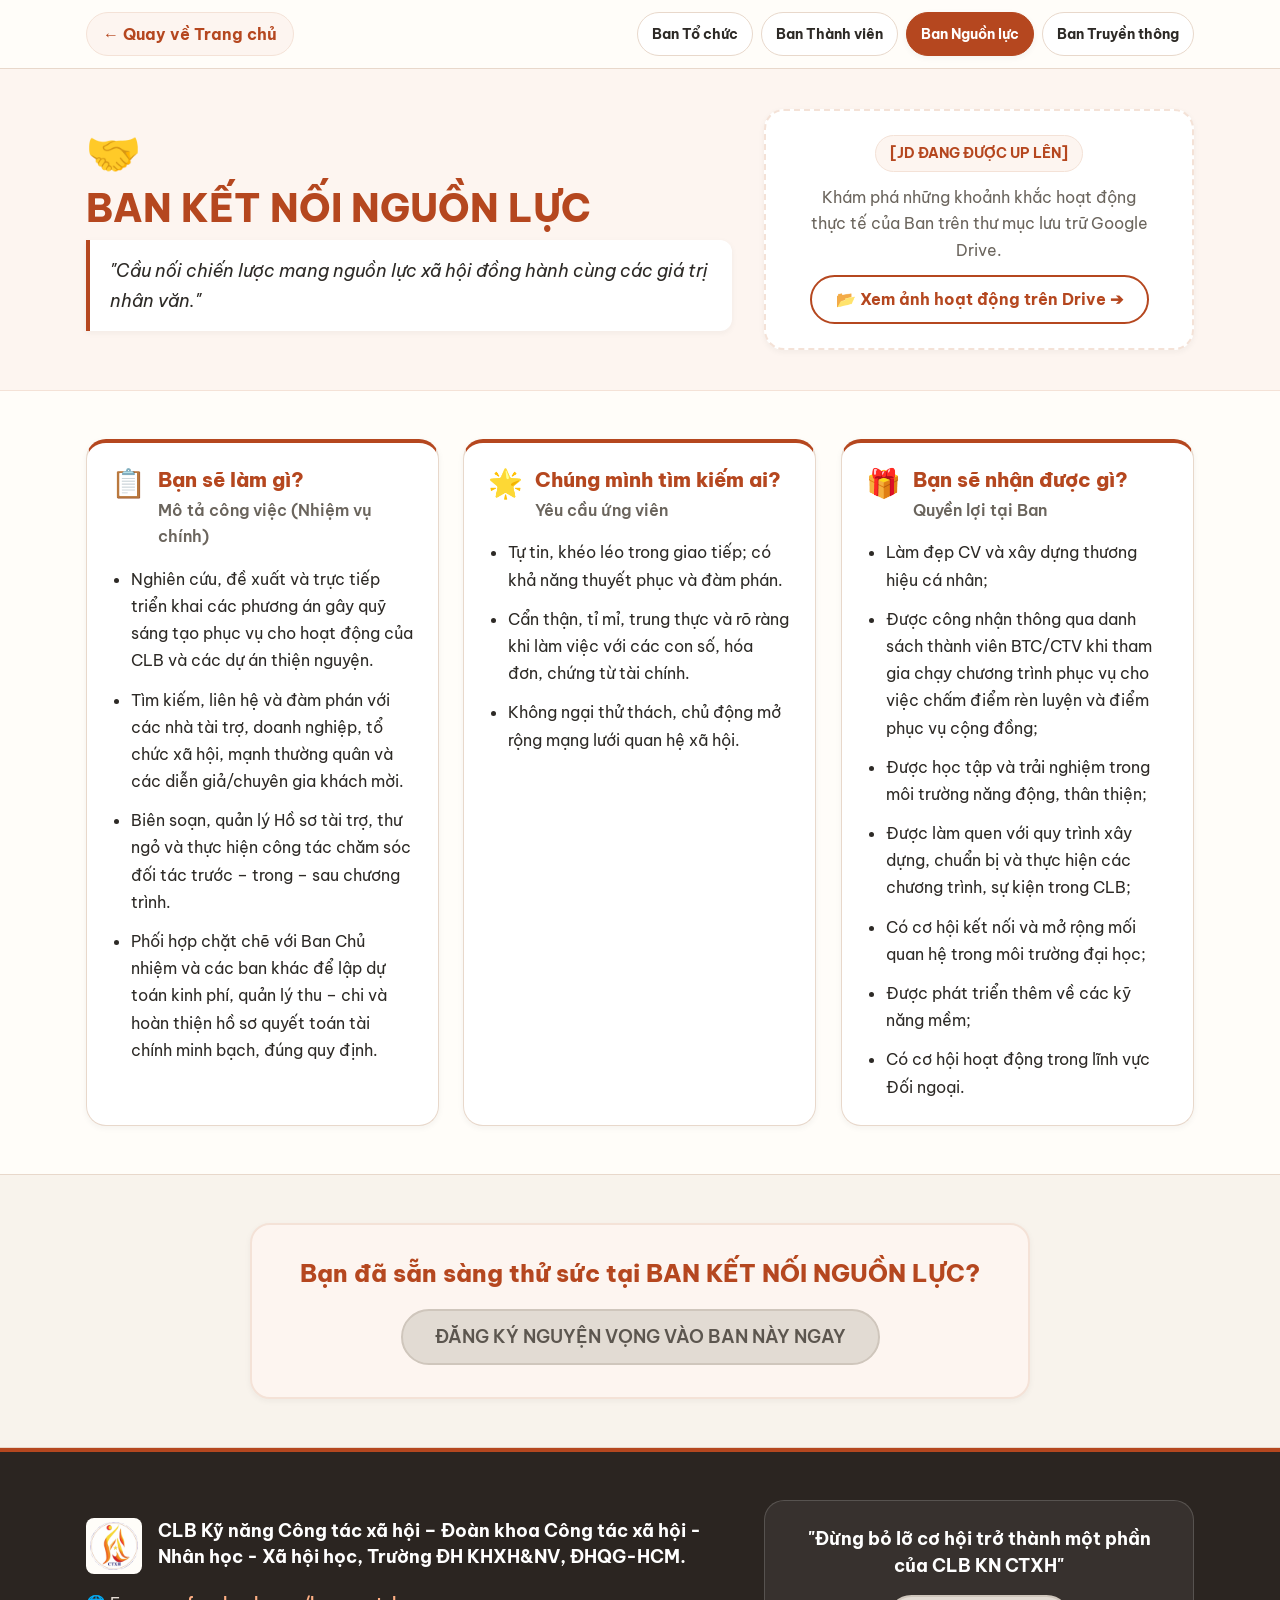
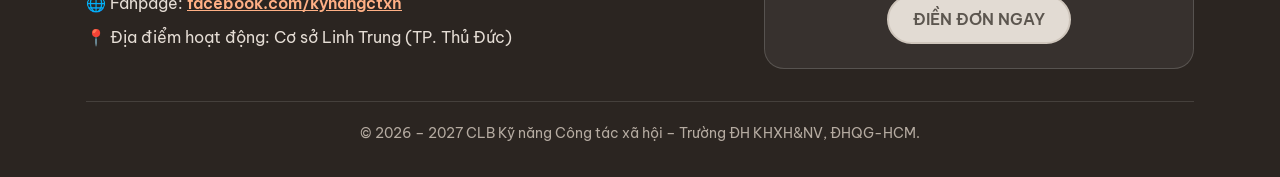
==== ban/ket-noi-nguon-luc.html @ f56603fe "Add files via upload" ====
<!DOCTYPE html>
<html lang="vi">
<head>
  <meta charset="UTF-8">
  <meta name="viewport" content="width=device-width, initial-scale=1.0">
  <meta name="description" content="Mô tả công việc (JD) và Quyền lợi tại Ban Kết nối nguồn lực – CLB Kỹ năng Công tác xã hội 2026 – 2027.">
  <title>JD Ban Kết Nối Nguồn Lực | CLB KN CTXH</title>

  <!-- Thẻ Open Graph giúp hiển thị ảnh Poster xem trước khi chia sẻ link lên Facebook / Messenger -->
  <meta property="og:type" content="website">
  <meta property="og:locale" content="vi_VN">
  <meta property="og:title" content="JD Ban Kết Nối Nguồn Lực | CLB Kỹ Năng Công Tác Xã Hội 2026 – 2027">
  <meta property="og:description" content="Cầu nối chiến lược mang nguồn lực xã hội đồng hành cùng các giá trị nhân văn. Khám phá mô tả công việc, yêu cầu và quyền lợi tại Ban Kết nối nguồn lực.">
  <meta property="og:image" content="../assets/poster.png">
  <meta property="og:image:alt" content="Poster chính thức Chương trình Tuyển thành viên CLB Kỹ năng Công tác xã hội năm học 2026 – 2027">

  <!-- Biểu tượng trang web (Favicon) -->
  <link rel="icon" type="image/png" href="../assets/logo-clb.png">

  <!-- Đường dẫn tương đối tới file kiểu dáng giao diện dùng chung -->
  <link rel="stylesheet" href="../css/style.css">
</head>
<body data-ban-id="ket-noi-nguon-luc">

  <!-- ===================================================================
       1. THANH ĐIỀU HƯỚNG ĐẦU TRANG CON
       =================================================================== -->
  <header class="navbar">
    <div class="container subpage-navbar-inner">
      <div class="subpage-top-row">
        <a href="../index.html" class="back-home-btn" aria-label="Quay về Trang chủ">
          ← Quay về Trang chủ
        </a>
      </div>

      <!-- Thanh chuyển nhanh qua lại giữa 4 Ban (Ban đang xem được tô sáng) -->
      <nav aria-label="Chuyển nhanh giữa 04 Ban chuyên môn">
        <ul class="ban-switcher">
          <li>
            <a href="to-chuc.html" class="ban-switch-link" data-switch-id="to-chuc">
              Ban Tổ chức
            </a>
          </li>
          <li>
            <a href="thanh-vien.html" class="ban-switch-link" data-switch-id="thanh-vien">
              Ban Thành viên
            </a>
          </li>
          <li>
            <a href="ket-noi-nguon-luc.html" class="ban-switch-link is-active" data-switch-id="ket-noi-nguon-luc" aria-current="page">
              Ban Nguồn lực
            </a>
          </li>
          <li>
            <a href="truyen-thong.html" class="ban-switch-link" data-switch-id="truyen-thong">
              Ban Truyền thông
            </a>
          </li>
        </ul>
      </nav>
    </div>
  </header>

  <main>
    <!-- ===================================================================
         2. BANNER ĐẦU TRANG CỦA BAN (ĐỌC DỮ LIỆU TỪ js/ban-data.js)
         =================================================================== -->
    <section class="ban-hero" aria-labelledby="ban-title">
      <div class="container">
        <div class="ban-hero-grid">
          <!-- Cột thông tin Ban: Biểu tượng, Tên ban, Slogan -->
          <div class="ban-hero-info">
            <div class="ban-hero-icon" id="ban-icon" aria-hidden="true">🤝</div>
            <h1 class="ban-hero-title" id="ban-title">BAN KẾT NỐI NGUỒN LỰC</h1>
            <blockquote class="ban-hero-slogan" id="ban-slogan">
              "Cầu nối chiến lược mang nguồn lực xã hội đồng hành cùng các giá trị nhân văn."
            </blockquote>
          </div>

          <!-- Cột hình ảnh / Nút dẫn sang Google Drive ảnh hoạt động của Ban -->
          <div class="ban-media-box">
            <span class="ban-media-placeholder-tag" id="ban-drive-status">
              [CHỜ ẢNH MINH HỌA HOẠT ĐỘNG]
            </span>
            <p class="ban-media-desc">
              Khám phá những khoảnh khắc hoạt động thực tế của Ban trên thư mục lưu trữ Google Drive.
            </p>
            <a href="#" id="ban-drive-btn" class="btn btn-secondary">
              📂 Xem ảnh hoạt động trên Drive ➔
            </a>
          </div>
        </div>
      </div>
    </section>

    <!-- ===================================================================
         3. NỘI DUNG CHI TIẾT 3 KHỐI JD (ĐỌC TỪ js/ban-data.js)
         =================================================================== -->
    <section class="section" aria-label="Chi tiết mô tả công việc, yêu cầu và quyền lợi">
      <div class="container">
        <div class="jd-grid">

          <!-- Khối 1: Mô tả công việc (Bạn sẽ làm gì?) -->
          <article class="jd-card">
            <div class="jd-card-header">
              <span class="jd-card-icon" aria-hidden="true">📋</span>
              <div>
                <h2 class="jd-card-title">Bạn sẽ làm gì?</h2>
                <span class="jd-card-subtitle">Mô tả công việc (Nhiệm vụ chính)</span>
              </div>
            </div>
            <ul class="jd-list" id="jd-nhiem-vu"></ul>
          </article>

          <!-- Khối 2: Yêu cầu ứng viên (Chúng mình tìm kiếm ai?) -->
          <article class="jd-card">
            <div class="jd-card-header">
              <span class="jd-card-icon" aria-hidden="true">🌟</span>
              <div>
                <h2 class="jd-card-title">Chúng mình tìm kiếm ai?</h2>
                <span class="jd-card-subtitle">Yêu cầu ứng viên</span>
              </div>
            </div>
            <ul class="jd-list" id="jd-yeu-cau"></ul>
            <div class="jd-plus-box" id="jd-diem-cong-box" style="display: none;">
              <span class="jd-plus-label">Điểm cộng:</span>
              <span id="jd-diem-cong-text"></span>
            </div>
          </article>

          <!-- Khối 3: Quyền lợi tại Ban (Bạn sẽ nhận được gì?) -->
          <article class="jd-card">
            <div class="jd-card-header">
              <span class="jd-card-icon" aria-hidden="true">🎁</span>
              <div>
                <h2 class="jd-card-title">Bạn sẽ nhận được gì?</h2>
                <span class="jd-card-subtitle">Quyền lợi tại Ban</span>
              </div>
            </div>
            <ul class="jd-list" id="jd-quyen-loi"></ul>
          </article>

        </div>
      </div>
    </section>

    <!-- ===================================================================
         4. KHU VỰC CHỐT ĐƠN CUỐI TRANG CON
         =================================================================== -->
    <section class="section section-muted" aria-labelledby="ban-cta-question">
      <div class="container">
        <div class="ban-cta-box">
          <h2 class="ban-cta-question" id="ban-cta-question">
            Bạn đã sẵn sàng thử sức tại BAN KẾT NỐI NGUỒN LỰC?
          </h2>
          <button
            type="button"
            class="btn btn-cta ban-cta-btn js-btn-apply"
            onclick="moDonUngTuyen(event)"
          >
            ĐĂNG KÝ NGUYỆN VỌNG VÀO BAN NÀY NGAY
          </button>
        </div>
      </div>
    </section>
  </main>

  <!-- ===================================================================
       5. CHÂN TRANG (FOOTER)
       =================================================================== -->
  <footer class="site-footer">
    <div class="container">
      <div class="footer-grid">
        <div class="footer-info">
          <div class="footer-brand">
            <img src="../assets/logo-clb.png" alt="Logo CLB Kỹ năng Công tác xã hội" class="footer-logo">
            <p class="footer-unit-name">
              CLB Kỹ năng Công tác xã hội – Đoàn khoa Công tác xã hội - Nhân học - Xã hội học, Trường ĐH KHXH&amp;NV, ĐHQG-HCM.
            </p>
          </div>

          <ul class="footer-contact-list">
            <li>
              🌐 Fanpage:
              <a
                href="https://www.facebook.com/kynangctxh"
                target="_blank"
                rel="noopener noreferrer"
                class="footer-link js-link-fanpage"
              >facebook.com/kynangctxh</a>
            </li>
            <li>
              📍 Địa điểm hoạt động: Cơ sở Linh Trung (TP. Thủ Đức) &amp; Cơ sở Đinh Tiên Hoàng (Quận 1).
            </li>
          </ul>
        </div>

        <div class="footer-cta-card">
          <p class="footer-cta-text">
            "Đừng bỏ lỡ cơ hội trở thành một phần của CLB KN CTXH"
          </p>
          <button type="button" class="btn btn-cta js-btn-apply" onclick="moDonUngTuyen(event)">
            ĐIỀN ĐƠN NGAY
          </button>
        </div>
      </div>

      <div class="footer-bottom">
        <p>© 2026 – 2027 CLB Kỹ năng Công tác xã hội – Trường ĐH KHXH&amp;NV, ĐHQG-HCM.</p>
      </div>
    </div>
  </footer>

  <!-- Nhúng các file cấu hình, dữ liệu ban và kịch bản theo đường dẫn tương đối -->
  <script src="../js/config.js"></script>
  <script src="../js/ban-data.js"></script>
  <script src="../js/main.js"></script>
</body>
</html>
---- css/style.css ----
/**
 * =====================================================================
 * TẬP TIN ĐỊNH DẠNG KIỂU DÁNG GIAO DIỆN (css/style.css)
 * Website Tuyển Thành Viên CLB Kỹ Năng Công Tác Xã Hội 2026–2027
 * =====================================================================
 * BẢNG MÀU ĐÃ CHỌN: Bảng 1 "Đất ấm & Ngọn lửa nhiệt huyết" (Terracotta & Amber)
 * - Màu chủ đạo: Cam đất ấm áp (#C85A32)
 * - Nền trang: Màu ngà ấm dịu mắt (#FFFDF9)
 * - Màu nút nhấn: Cam cháy rực rỡ (#E65100)
 */

/* Nhúng font Be Vietnam Pro từ Google Fonts (hỗ trợ đầy đủ tiếng Việt) */
@import url('https://fonts.googleapis.com/css2?family=Be+Vietnam+Pro:ital,wght@0,400;0,500;0,600;0,700;0,800;1,400&display=swap');

/* =====================================================================
   1. BIẾN HỆ THỐNG GIAO DIỆN (CSS VARIABLES)
   ===================================================================== */
:root {
  /* Bảng màu 1: Đất ấm & Ngọn lửa nhiệt huyết (đã tinh chỉnh đạt chuẩn độ tương phản WCAG AA >= 5.0:1) */
  --color-primary: #B5471F;        /* Cam đất chủ đạo (tương phản 5.4:1 với nền trắng) */
  --color-primary-hover: #8F3412;  /* Cam đất đậm khi rê chuột */
  --color-primary-light: #FDF5F0;  /* Nền cam kem nhạt */
  --color-primary-subtle: #F4E2D7; /* Viền cam kem nhẹ */

  --color-accent: #C23B00;         /* Màu nhấn nổi bật nhất cho nút Ứng tuyển (tương phản 5.35:1 với chữ trắng) */
  --color-accent-hover: #9E2E00;   /* Màu nhấn khi rê chuột / chạm vào nút */
  --color-accent-text: #FFFFFF;    /* Chữ trắng trên nền nút nhấn */

  --color-expired-bg: #E2DBD3;     /* Nền nút khi đã hết hạn Vòng 1 (ít nổi bật hơn) */
  --color-expired-text: #5C564F;   /* Chữ nút khi đã hết hạn Vòng 1 */
  --color-expired-border: #CFC6BC; /* Viền nút khi đã hết hạn */

  --color-bg-page: #FFFDF9;        /* Nền trang màu kem ngà dịu mắt */
  --color-bg-surface: #FFFFFF;     /* Nền thẻ (card), hộp nội dung */
  --color-bg-muted: #F8F3EC;       /* Nền các khu vực xen kẽ */

  --color-text-main: #2D2A26;      /* Chữ thân bài: Đen than ấm, tương phản cao */
  --color-text-muted: #6B655D;     /* Chữ phụ / chú thích */
  --color-border: #E8D8CB;         /* Đường viền thẻ nhẹ nhàng */

  /* Cỡ chữ & độ cao dòng (Đảm bảo chữ thân bài tối thiểu 16px theo Quy tắc F) */
  --font-family: 'Be Vietnam Pro', -apple-system, BlinkMacSystemFont, 'Segoe UI', Roboto, sans-serif;
  --font-size-sm: 0.875rem;        /* 14px */
  --font-size-base: 1rem;          /* 16px - Chữ thân bài tối thiểu */
  --font-size-md: 1.125rem;        /* 18px */
  --font-size-lg: 1.25rem;         /* 20px */
  --font-size-xl: 1.5rem;          /* 24px */
  --font-size-2xl: 1.875rem;       /* 30px */
  --font-size-3xl: 2.25rem;        /* 36px */

  --line-height-base: 1.65;
  --line-height-heading: 1.25;

  /* Khoảng cách (Spacing) */
  --space-1: 4px;
  --space-2: 8px;
  --space-3: 12px;
  --space-4: 16px;
  --space-5: 20px;
  --space-6: 24px;
  --space-8: 32px;
  --space-10: 40px;
  --space-12: 48px;
  --space-16: 64px;

  /* Bo góc (Border radius) */
  --radius-sm: 8px;
  --radius-md: 12px;
  --radius-lg: 20px;
  --radius-full: 9999px;

  /* Đổ bóng (Shadows) */
  --shadow-sm: 0 2px 6px rgba(45, 42, 38, 0.05);
  --shadow-md: 0 6px 16px rgba(45, 42, 38, 0.08);
  --shadow-lg: 0 12px 28px rgba(45, 42, 38, 0.12);

  /* Chiều rộng tối đa khung chứa */
  --container-max-width: 1140px;
}

/* =====================================================================
   2. THIẾT LẬP CƠ BẢN (RESET & BASE)
   ===================================================================== */
*, *::before, *::after {
  box-sizing: border-box;
  margin: 0;
  padding: 0;
}

html {
  font-size: 16px;
  scroll-behavior: smooth; /* Cuộn mượt khi bấm menu */
  scroll-padding-top: 80px; /* Tránh bị thanh điều hướng che mất tiêu đề mục */
}

body {
  font-family: var(--font-family);
  font-size: var(--font-size-base);
  line-height: var(--line-height-base);
  color: var(--color-text-main);
  background-color: var(--color-bg-page);
  -webkit-font-smoothing: antialiased;
  -moz-osx-font-smoothing: grayscale;
  overflow-x: hidden; /* Không để cuộn ngang trên mọi thiết bị */
}

img {
  max-width: 100%;
  height: auto;
  display: block;
}

a {
  color: inherit;
  text-decoration: none;
  transition: color 0.2s ease, background-color 0.2s ease;
}

/* Hiển thị viền rõ ràng khi điều hướng bằng bàn phím (Tab) */
:focus-visible {
  outline: 3px solid var(--color-accent);
  outline-offset: 2px;
}

/* =====================================================================
   3. KHUNG CHỨA & KHU VỰC CHUNG (CONTAINER & SECTION)
   ===================================================================== */
.container {
  width: 100%;
  max-width: var(--container-max-width);
  margin-left: auto;
  margin-right: auto;
  padding-left: var(--space-4);
  padding-right: var(--space-4);
}

.section {
  padding-top: var(--space-12);
  padding-bottom: var(--space-12);
}

.section-muted {
  background-color: var(--color-bg-muted);
  border-top: 1px solid var(--color-border);
  border-bottom: 1px solid var(--color-border);
}

.section-header {
  text-align: center;
  max-width: 720px;
  margin-left: auto;
  margin-right: auto;
  margin-bottom: var(--space-10);
}

.section-tag {
  display: inline-block;
  background-color: var(--color-primary-light);
  color: var(--color-primary);
  font-weight: 700;
  font-size: var(--font-size-sm);
  text-transform: uppercase;
  letter-spacing: 0.05em;
  padding: 6px 14px;
  border-radius: var(--radius-full);
  margin-bottom: var(--space-3);
  border: 1px solid var(--color-primary-subtle);
}

.section-title {
  font-size: clamp(1.5rem, 3.5vw, var(--font-size-2xl));
  font-weight: 800;
  color: var(--color-primary);
  line-height: var(--line-height-heading);
}

.section-desc {
  font-size: var(--font-size-base);
  color: var(--color-text-muted);
  margin-top: var(--space-3);
}

/* =====================================================================
   4. KIỂU NÚT BẤM (BUTTONS) - CAO TỐI THIỂU 44PX THEO QUY TẮC F
   ===================================================================== */
.btn {
  display: inline-flex;
  align-items: center;
  justify-content: center;
  gap: var(--space-2);
  min-height: 48px; /* Lớn hơn mức tối thiểu 44px giúp bấm dễ trên điện thoại */
  padding: 12px 24px;
  font-family: var(--font-family);
  font-size: var(--font-size-base);
  font-weight: 700;
  text-align: center;
  border-radius: var(--radius-full);
  border: 2px solid transparent;
  cursor: pointer;
  transition: all 0.25s ease;
  text-decoration: none;
  line-height: 1.3;
}

/* Nút chính (Ứng tuyển ngay) - Luôn nổi bật nhất khi còn hạn */
.btn-cta {
  background-color: var(--color-accent);
  color: var(--color-accent-text);
  box-shadow: 0 4px 14px rgba(230, 81, 0, 0.32);
}

.btn-cta:hover,
.btn-cta:focus-visible {
  background-color: var(--color-accent-hover);
  transform: translateY(-2px);
  box-shadow: 0 6px 20px rgba(230, 81, 0, 0.45);
}

/* Kiểu nút chính khi Vòng 1 đã hết hạn: chuyển sang kiểu ít nổi bật hơn */
.btn-cta.is-expired {
  background-color: var(--color-expired-bg);
  color: var(--color-expired-text);
  border-color: var(--color-expired-border);
  box-shadow: none;
  font-weight: 600;
}

.btn-cta.is-expired:hover,
.btn-cta.is-expired:focus-visible {
  background-color: #D5CCC2;
  color: var(--color-text-main);
  transform: none;
  box-shadow: none;
}

/* Nút phụ (Khám phá 04 ban chuyên môn, Xem chi tiết JD) */
.btn-secondary {
  background-color: var(--color-bg-surface);
  color: var(--color-primary);
  border-color: var(--color-primary);
}

.btn-secondary:hover,
.btn-secondary:focus-visible {
  background-color: var(--color-primary-light);
  color: var(--color-primary-hover);
  border-color: var(--color-primary-hover);
}

/* Kiểu thẻ (Card) dùng chung */
.card {
  background-color: var(--color-bg-surface);
  border: 1px solid var(--color-border);
  border-radius: var(--radius-lg);
  padding: var(--space-6);
  box-shadow: var(--shadow-sm);
}

/* =====================================================================
   5. THANH ĐIỀU HƯỚNG CỐ ĐỊNH (STICKY NAVBAR)
   ===================================================================== */
.navbar {
  position: sticky;
  top: 0;
  z-index: 1000;
  background-color: rgba(255, 253, 249, 0.96);
  backdrop-filter: blur(8px);
  border-bottom: 1px solid var(--color-border);
  padding: var(--space-3) 0;
}

.navbar-inner {
  display: flex;
  align-items: center;
  justify-content: space-between;
  gap: var(--space-3);
}

.navbar-brand {
  display: flex;
  align-items: center;
  gap: var(--space-3);
  font-weight: 800;
  font-size: var(--font-size-md);
  color: var(--color-primary);
  min-height: 44px;
}

.navbar-logo {
  height: 42px;
  width: auto;
  object-fit: contain;
}

/* Menu trên máy tính: Mặc định ẩn trên điện thoại (mobile-first) */
.navbar-nav {
  display: none;
  align-items: center;
  gap: var(--space-6);
  list-style: none;
}

.nav-link {
  display: inline-flex;
  align-items: center;
  min-height: 44px;
  font-weight: 600;
  font-size: var(--font-size-base);
  color: var(--color-text-main);
  padding: 0 var(--space-1);
}

.nav-link:hover {
  color: var(--color-primary);
}

/* Nút menu 3 gạch trên điện thoại (cao & rộng >= 44px) */
.mobile-menu-toggle {
  display: inline-flex;
  flex-direction: column;
  justify-content: center;
  align-items: center;
  gap: 5px;
  width: 44px;
  height: 44px;
  background-color: var(--color-primary-light);
  border: 1px solid var(--color-primary-subtle);
  border-radius: var(--radius-sm);
  cursor: pointer;
  padding: 10px;
}

.mobile-menu-toggle span {
  display: block;
  width: 22px;
  height: 2.5px;
  background-color: var(--color-primary);
  border-radius: 2px;
  transition: transform 0.25s ease, opacity 0.25s ease;
}

/* Hiệu ứng biến thành dấu X khi mở menu trên điện thoại */
.mobile-menu-toggle[aria-expanded="true"] span:nth-child(1) {
  transform: translateY(7.5px) rotate(45deg);
}
.mobile-menu-toggle[aria-expanded="true"] span:nth-child(2) {
  opacity: 0;
}
.mobile-menu-toggle[aria-expanded="true"] span:nth-child(3) {
  transform: translateY(-7.5px) rotate(-45deg);
}

/* Danh sách menu xổ xuống trên điện thoại */
.mobile-nav {
  display: none;
  background-color: var(--color-bg-surface);
  border-bottom: 1px solid var(--color-border);
  padding: var(--space-4) 0;
  box-shadow: var(--shadow-md);
}

.mobile-nav.is-open {
  display: block;
}

.mobile-nav-list {
  list-style: none;
  display: flex;
  flex-direction: column;
  gap: var(--space-2);
}

.mobile-nav-link {
  display: flex;
  align-items: center;
  min-height: 44px;
  padding: 0 var(--space-4);
  font-weight: 600;
  font-size: var(--font-size-base);
  color: var(--color-text-main);
  border-radius: var(--radius-sm);
}

.mobile-nav-link:hover,
.mobile-nav-link:focus-visible {
  background-color: var(--color-primary-light);
  color: var(--color-primary);
}

/* =====================================================================
   6. KHU VỰC 1: HERO SECTION (POSTER, TIÊU ĐỀ, ĐẾM NGƯỢC, 2 NÚT)
   ===================================================================== */
.hero-section {
  padding-top: var(--space-8);
  padding-bottom: var(--space-12);
}

.hero-grid {
  display: grid;
  grid-template-columns: minmax(0, 1fr);
  gap: var(--space-8);
  align-items: center;
}

.hero-content,
.hero-poster-col,
.about-card-left,
.about-col-right,
.timeline-card,
.ban-card,
.footer-info,
.footer-cta-card {
  min-width: 0;
}

.hero-title {
  font-size: clamp(1.65rem, 4.5vw, 2.5rem);
  font-weight: 800;
  color: var(--color-primary);
  line-height: var(--line-height-heading);
  margin-bottom: var(--space-4);
}

.hero-subtitle {
  font-size: var(--font-size-base);
  color: var(--color-text-muted);
  line-height: var(--line-height-base);
  margin-bottom: var(--space-6);
  font-style: italic;
  background-color: var(--color-primary-light);
  border-left: 4px solid var(--color-primary);
  padding: var(--space-4);
  border-radius: 0 var(--radius-md) var(--radius-md) 0;
}

/* Khung đồng hồ đếm ngược (Ngày : Giờ : Phút) */
.countdown-box {
  background-color: var(--color-bg-surface);
  border: 1px solid var(--color-border);
  border-radius: var(--radius-lg);
  padding: var(--space-5);
  box-shadow: var(--shadow-sm);
  margin-bottom: var(--space-6);
}

.countdown-label-top {
  font-weight: 700;
  font-size: var(--font-size-sm);
  color: var(--color-primary);
  text-transform: uppercase;
  letter-spacing: 0.04em;
  margin-bottom: var(--space-3);
  text-align: center;
}

.countdown-timer {
  display: flex;
  align-items: center;
  justify-content: center;
  gap: var(--space-2);
}

.countdown-unit {
  flex: 1;
  max-width: 110px;
  background-color: var(--color-primary-light);
  border: 1px solid var(--color-primary-subtle);
  border-radius: var(--radius-md);
  padding: var(--space-3) var(--space-2);
  text-align: center;
}

.countdown-number {
  font-size: clamp(1.4rem, 4vw, 2rem);
  font-weight: 800;
  color: var(--color-primary);
  line-height: 1.1;
  font-variant-numeric: tabular-nums;
}

.countdown-unit-label {
  font-size: var(--font-size-sm);
  color: var(--color-text-muted);
  font-weight: 600;
  margin-top: 4px;
}

.countdown-separator {
  font-size: var(--font-size-xl);
  font-weight: 800;
  color: var(--color-primary);
  padding-bottom: 16px;
}

/* Trạng thái khi hết hạn Vòng 1 */
.countdown-expired-message {
  display: none;
  background-color: var(--color-bg-muted);
  border: 1px dashed var(--color-expired-border);
  color: var(--color-text-main);
  font-weight: 700;
  font-size: var(--font-size-md);
  text-align: center;
  padding: var(--space-4);
  border-radius: var(--radius-md);
}

.countdown-box.is-expired .countdown-timer,
.countdown-box.is-expired .countdown-label-top {
  display: none;
}

.countdown-box.is-expired .countdown-expired-message {
  display: block;
}

/* Cụm 2 nút bấm ở Hero */
.hero-actions {
  display: flex;
  flex-direction: column;
  gap: var(--space-3);
}

/* Khung hiển thị Poster chính thức & Khung giữ chỗ [CHỜ POSTER] */
.hero-poster-card {
  border-radius: var(--radius-lg);
  overflow: hidden;
  box-shadow: var(--shadow-lg);
  border: 2px solid var(--color-border);
  background-color: var(--color-bg-surface);
}

.hero-poster-img {
  width: 100%;
  height: auto;
  display: block;
}

.poster-placeholder {
  display: none;
  min-height: 360px;
  padding: var(--space-8);
  background-color: var(--color-primary-light);
  color: var(--color-primary);
  font-weight: 700;
  font-size: var(--font-size-lg);
  text-align: center;
  align-items: center;
  justify-content: center;
  border: 2px dashed var(--color-primary);
  border-radius: var(--radius-lg);
}

/* =====================================================================
   7. KHU VỰC 2: VỀ CLB (GIỚI THIỆU & 4 GIÁ TRỊ CỐT LÕI + HỘP THÔNG TIN)
   ===================================================================== */
.about-grid {
  display: grid;
  grid-template-columns: minmax(0, 1fr); /* Trên điện thoại xếp thành 1 cột */
  gap: var(--space-8);
  align-items: start;
}

.about-card-left {
  background-color: var(--color-bg-surface);
  border: 1px solid var(--color-border);
  border-radius: var(--radius-lg);
  padding: var(--space-6);
  box-shadow: var(--shadow-sm);
}

.about-sub-heading {
  font-size: var(--font-size-lg);
  font-weight: 800;
  color: var(--color-primary);
  margin-bottom: var(--space-4);
  display: flex;
  align-items: center;
  gap: var(--space-2);
}

.about-quote {
  font-size: var(--font-size-base);
  line-height: 1.75;
  color: var(--color-text-main);
  border-left: 4px solid var(--color-primary);
  padding-left: var(--space-4);
}

.about-col-right {
  display: flex;
  flex-direction: column;
  gap: var(--space-6);
}

/* 3 ô biểu tượng Giá trị cốt lõi */
.core-values-grid {
  display: grid;
  grid-template-columns: repeat(3, minmax(0, 1fr));
  gap: var(--space-3);
}

.core-value-box {
  background-color: var(--color-bg-surface);
  border: 1px solid var(--color-border);
  border-radius: var(--radius-md);
  padding: var(--space-3) var(--space-2);
  display: flex;
  flex-direction: column;
  align-items: center;
  justify-content: center;
  text-align: center;
  gap: var(--space-2);
  box-shadow: var(--shadow-sm);
  transition: transform 0.2s ease, border-color 0.2s ease;
}

@media (min-width: 480px) {
  .core-value-box {
    flex-direction: row;
    padding: var(--space-4) var(--space-3);
  }
}

.core-value-box:hover {
  transform: translateY(-2px);
  border-color: var(--color-primary);
}

.core-value-icon {
  font-size: 1.5rem;
  line-height: 1;
  flex-shrink: 0;
}

.core-value-name {
  font-size: var(--font-size-base);
  font-weight: 700;
  color: var(--color-primary);
}

/* Hộp thông tin nhanh (Highlight Box) */
.highlight-box {
  background-color: var(--color-primary-light);
  border: 1px solid var(--color-primary-subtle);
  border-radius: var(--radius-lg);
  padding: var(--space-5) var(--space-6);
  box-shadow: var(--shadow-sm);
}

.highlight-box-title {
  font-size: var(--font-size-sm);
  font-weight: 800;
  color: var(--color-primary);
  text-transform: uppercase;
  letter-spacing: 0.05em;
  margin-bottom: var(--space-3);
}

.highlight-list {
  list-style: none;
  display: flex;
  flex-direction: column;
  gap: var(--space-3);
  font-size: var(--font-size-base);
  color: var(--color-text-main);
}

.highlight-list li {
  line-height: 1.5;
}

/* =====================================================================
   8. KHU VỰC 3: LỘ TRÌNH 03 VÒNG TUYỂN CHỌN (3-STEP TIMELINE CARDS)
   ===================================================================== */
.timeline-steps {
  display: grid;
  grid-template-columns: 1fr; /* Trên điện thoại xếp 1 cột dọc */
  gap: var(--space-6);
  position: relative;
}

.timeline-card {
  background-color: var(--color-bg-surface);
  border: 2px solid var(--color-border);
  border-radius: var(--radius-lg);
  padding: var(--space-6);
  box-shadow: var(--shadow-sm);
  display: flex;
  flex-direction: column;
  gap: var(--space-3);
  position: relative;
  transition: transform 0.2s ease, box-shadow 0.2s ease, opacity 0.2s ease;
}

/* Thẻ đang diễn ra: nổi bật với viền cam đất và bóng đổ */
.timeline-card.is-ongoing {
  border-color: var(--color-primary);
  box-shadow: var(--shadow-md);
}

/* Thẻ đã kết thúc: hiện mờ hơn nhưng vẫn đảm bảo độ tương phản dễ đọc */
.timeline-card.is-ended {
  background-color: #FAF6F1;
  border-color: #E3D9CE;
  opacity: 0.72;
  box-shadow: none;
}

.timeline-card-header {
  display: flex;
  align-items: center;
  justify-content: space-between;
  gap: var(--space-2);
  flex-wrap: wrap;
}

.timeline-step-number {
  display: inline-flex;
  align-items: center;
  justify-content: center;
  width: 34px;
  height: 34px;
  border-radius: var(--radius-full);
  background-color: var(--color-primary);
  color: #FFFFFF;
  font-weight: 800;
  font-size: var(--font-size-sm);
}

.timeline-card.is-ended .timeline-step-number {
  background-color: #8C8278;
}

/* Nhãn trạng thái: Sắp diễn ra / Đang diễn ra / Đã kết thúc */
.timeline-status-badge {
  display: inline-flex;
  align-items: center;
  gap: 6px;
  font-size: var(--font-size-sm);
  font-weight: 700;
  padding: 4px 12px;
  border-radius: var(--radius-full);
}

.timeline-status-badge.status-upcoming {
  background-color: var(--color-primary-light);
  color: var(--color-primary);
  border: 1px solid var(--color-primary-subtle);
}

.timeline-status-badge.status-ongoing {
  background-color: var(--color-accent);
  color: #FFFFFF;
}

.timeline-status-badge.status-ended {
  background-color: #E6DFD7;
  color: #524C46;
}

.timeline-round-title {
  font-size: var(--font-size-lg);
  font-weight: 800;
  color: var(--color-primary);
  line-height: 1.3;
}

.timeline-card.is-ended .timeline-round-title {
  color: #5C4B41;
}

.timeline-meta {
  display: flex;
  flex-direction: column;
  gap: var(--space-2);
  padding: var(--space-3);
  background-color: var(--color-primary-light);
  border-radius: var(--radius-sm);
  font-size: var(--font-size-base);
}

.timeline-card.is-ended .timeline-meta {
  background-color: #F1ECE5;
}

.timeline-time-row,
.timeline-format-row {
  display: flex;
  align-items: baseline;
  flex-wrap: wrap;
  gap: var(--space-2);
}

.timeline-meta-label {
  font-weight: 700;
  color: var(--color-text-main);
  white-space: nowrap;
}

.timeline-time-value {
  font-weight: 700;
  color: var(--color-primary);
}

.timeline-card.is-ended .timeline-time-value {
  color: var(--color-text-main);
}

.timeline-summary {
  font-size: var(--font-size-base);
  color: var(--color-text-main);
  line-height: var(--line-height-base);
}

/* =====================================================================
   9. KHU VỰC 4: KHÁM PHÁ 04 BAN CHUYÊN MÔN (TEASER CARDS)
   ===================================================================== */
.ban-grid {
  display: grid;
  grid-template-columns: 1fr; /* Trên điện thoại xếp 1 cột */
  gap: var(--space-6);
}

.ban-card {
  background-color: var(--color-bg-surface);
  border: 1px solid var(--color-border);
  border-radius: var(--radius-lg);
  padding: var(--space-6);
  display: flex;
  flex-direction: column;
  box-shadow: var(--shadow-sm);
  transition: transform 0.25s ease, box-shadow 0.25s ease, border-color 0.25s ease;
}

.ban-card:hover {
  transform: translateY(-4px);
  box-shadow: var(--shadow-md);
  border-color: var(--color-primary);
}

.ban-card-icon {
  font-size: 2.25rem;
  line-height: 1;
  margin-bottom: var(--space-3);
}

.ban-card-title {
  font-size: var(--font-size-lg);
  font-weight: 800;
  color: var(--color-primary);
  line-height: 1.3;
  margin-bottom: var(--space-2);
}

.ban-card-dinhvi {
  font-size: var(--font-size-base);
  font-style: italic;
  color: var(--color-text-muted);
  margin-bottom: var(--space-4);
  line-height: 1.55;
}

.ban-keywords {
  list-style: none;
  display: flex;
  flex-wrap: wrap;
  gap: var(--space-2);
  margin-bottom: var(--space-6);
}

.ban-tag {
  background-color: var(--color-primary-light);
  color: var(--color-primary);
  border: 1px solid var(--color-primary-subtle);
  font-size: var(--font-size-sm);
  font-weight: 600;
  padding: 4px 12px;
  border-radius: var(--radius-full);
}

.ban-card-action {
  margin-top: auto;
}

.ban-card-btn {
  width: 100%;
  padding-left: var(--space-4);
  padding-right: var(--space-4);
}

/* =====================================================================
   10. KHU VỰC 5: NHỮNG CÂU HỎI THƯỜNG GẶP (FAQ ACCORDION)
   ===================================================================== */
.faq-container {
  max-width: 860px;
  margin-left: auto;
  margin-right: auto;
}

.faq-lead-box {
  background-color: var(--color-primary-light);
  border: 1px solid var(--color-primary-subtle);
  border-radius: var(--radius-lg);
  padding: var(--space-5) var(--space-6);
  margin-bottom: var(--space-8);
  display: flex;
  flex-direction: column;
  align-items: center;
  text-align: center;
  gap: var(--space-4);
}

.faq-lead-text {
  font-size: var(--font-size-base);
  font-style: italic;
  color: var(--color-text-main);
  line-height: var(--line-height-base);
}

.faq-list {
  display: flex;
  flex-direction: column;
  gap: var(--space-4);
}

/* Thẻ đóng/mở chuẩn HTML5 (details / summary) */
.faq-item {
  background-color: var(--color-bg-surface);
  border: 1px solid var(--color-border);
  border-radius: var(--radius-md);
  box-shadow: var(--shadow-sm);
  overflow: hidden;
  transition: border-color 0.2s ease, box-shadow 0.2s ease;
}

.faq-item[open] {
  border-color: var(--color-primary);
  box-shadow: var(--shadow-md);
}

.faq-question {
  display: flex;
  align-items: center;
  justify-content: space-between;
  gap: var(--space-4);
  min-height: 56px;
  padding: var(--space-4) var(--space-5);
  font-size: var(--font-size-base);
  font-weight: 700;
  color: var(--color-text-main);
  cursor: pointer;
  list-style: none;
  user-select: none;
}

.faq-question::-webkit-details-marker {
  display: none;
}

.faq-question:hover {
  color: var(--color-primary);
}

.faq-plus-icon {
  display: inline-flex;
  align-items: center;
  justify-content: center;
  width: 32px;
  height: 32px;
  border-radius: var(--radius-full);
  background-color: var(--color-primary-light);
  color: var(--color-primary);
  font-size: 1.25rem;
  font-weight: 800;
  line-height: 1;
  flex-shrink: 0;
  transition: transform 0.25s ease, background-color 0.25s ease, color 0.25s ease;
}

.faq-item[open] .faq-plus-icon {
  transform: rotate(45deg);
  background-color: var(--color-primary);
  color: #FFFFFF;
}

.faq-answer {
  padding: var(--space-4) var(--space-5) var(--space-5);
  border-top: 1px dashed var(--color-border);
  font-size: var(--font-size-base);
  color: var(--color-text-main);
  line-height: 1.75;
}

.faq-bullet-list {
  margin-top: var(--space-3);
  padding-left: var(--space-5);
  display: flex;
  flex-direction: column;
  gap: var(--space-2);
}

/* =====================================================================
   11. KHU VỰC 6: CHÂN TRANG & THÔNG TIN LIÊN HỆ (FOOTER)
   ===================================================================== */
.site-footer {
  background-color: #2B2521;
  color: #F4EFEA;
  padding-top: var(--space-12);
  padding-bottom: var(--space-8);
  border-top: 4px solid var(--color-primary);
}

.footer-grid {
  display: grid;
  grid-template-columns: 1fr;
  gap: var(--space-8);
  align-items: center;
  margin-bottom: var(--space-8);
}

.footer-brand {
  display: flex;
  align-items: flex-start;
  gap: var(--space-4);
  margin-bottom: var(--space-4);
}

.footer-logo {
  width: 56px;
  height: 56px;
  object-fit: contain;
  background-color: #FFFDF9;
  padding: 4px;
  border-radius: var(--radius-sm);
  flex-shrink: 0;
}

.footer-unit-name {
  font-size: var(--font-size-md);
  font-weight: 700;
  color: #FFFFFF;
  line-height: 1.45;
}

.footer-contact-list {
  list-style: none;
  display: flex;
  flex-direction: column;
  gap: var(--space-2);
  font-size: var(--font-size-base);
  color: #E5DDD5;
}

.footer-link {
  color: #FFB085;
  font-weight: 600;
  text-decoration: underline;
}

.footer-link:hover {
  color: #FFFFFF;
}

.footer-cta-card {
  background-color: rgba(255, 255, 255, 0.06);
  border: 1px solid rgba(255, 255, 255, 0.16);
  border-radius: var(--radius-lg);
  padding: var(--space-6);
  text-align: center;
}

.footer-cta-text {
  font-size: var(--font-size-md);
  font-weight: 700;
  color: #FFFFFF;
  margin-bottom: var(--space-4);
  line-height: 1.5;
}

.footer-bottom {
  border-top: 1px solid rgba(255, 255, 255, 0.12);
  padding-top: var(--space-5);
  text-align: center;
  font-size: var(--font-size-sm);
  color: #B5ABA1;
}

/* =====================================================================
   12. TRANG CON CHI TIẾT JD TỪNG BAN (ban/*.html)
   ===================================================================== */
/* Thanh điều hướng trang con: Nút Quay về Trang chủ & Thanh chuyển nhanh 4 Ban */
.subpage-navbar-inner {
  display: flex;
  flex-direction: column;
  gap: var(--space-3);
}

.subpage-top-row {
  display: flex;
  align-items: center;
  justify-content: space-between;
  gap: var(--space-3);
}

.back-home-btn {
  display: inline-flex;
  align-items: center;
  gap: var(--space-2);
  min-height: 44px;
  padding: 8px 16px;
  border-radius: var(--radius-full);
  background-color: var(--color-primary-light);
  color: var(--color-primary);
  border: 1px solid var(--color-primary-subtle);
  font-weight: 700;
  font-size: var(--font-size-base);
  transition: all 0.2s ease;
}

.back-home-btn:hover,
.back-home-btn:focus-visible {
  background-color: var(--color-primary);
  color: #FFFFFF;
}

/* Thanh chuyển nhanh qua lại giữa 4 Ban */
.ban-switcher {
  display: flex;
  flex-wrap: wrap;
  gap: var(--space-2);
  list-style: none;
}

.ban-switch-link {
  display: inline-flex;
  align-items: center;
  justify-content: center;
  min-height: 44px;
  padding: 8px 14px;
  border-radius: var(--radius-full);
  font-size: var(--font-size-sm);
  font-weight: 700;
  color: var(--color-text-main);
  background-color: var(--color-bg-surface);
  border: 1px solid var(--color-border);
  transition: all 0.2s ease;
}

.ban-switch-link:hover,
.ban-switch-link:focus-visible {
  border-color: var(--color-primary);
  color: var(--color-primary);
  background-color: var(--color-primary-light);
}

/* Ban đang xem được tô sáng nổi bật */
.ban-switch-link.is-active {
  background-color: var(--color-primary);
  color: #FFFFFF;
  border-color: var(--color-primary);
  box-shadow: var(--shadow-sm);
}

/* Banner đầu trang của Ban */
.ban-hero {
  background-color: var(--color-primary-light);
  border-bottom: 1px solid var(--color-primary-subtle);
  padding-top: var(--space-10);
  padding-bottom: var(--space-10);
}

.ban-hero-grid {
  display: grid;
  grid-template-columns: minmax(0, 1fr);
  gap: var(--space-8);
  align-items: center;
}

.ban-hero-icon {
  font-size: 2.75rem;
  line-height: 1;
  margin-bottom: var(--space-3);
}

.ban-hero-title {
  font-size: clamp(1.65rem, 4vw, 2.35rem);
  font-weight: 800;
  color: var(--color-primary);
  line-height: 1.25;
  margin-bottom: var(--space-2);
}

.ban-hero-en {
  font-size: var(--font-size-base);
  font-weight: 600;
  color: var(--color-text-muted);
  text-transform: uppercase;
  letter-spacing: 0.04em;
  margin-bottom: var(--space-4);
}

.ban-hero-slogan {
  font-size: var(--font-size-md);
  font-style: italic;
  color: var(--color-text-main);
  background-color: var(--color-bg-surface);
  border-left: 4px solid var(--color-primary);
  padding: var(--space-4) var(--space-5);
  border-radius: 0 var(--radius-md) var(--radius-md) 0;
  box-shadow: var(--shadow-sm);
}

/* Khung hình ảnh / Nút dẫn sang Google Drive ảnh hoạt động của Ban */
.ban-media-box {
  background-color: var(--color-bg-surface);
  border: 2px dashed var(--color-primary-subtle);
  border-radius: var(--radius-lg);
  padding: var(--space-6);
  text-align: center;
  display: flex;
  flex-direction: column;
  align-items: center;
  justify-content: center;
  gap: var(--space-3);
  min-height: 220px;
  box-shadow: var(--shadow-sm);
}

.ban-media-placeholder-tag {
  display: inline-block;
  background-color: var(--color-primary-light);
  color: var(--color-primary);
  font-weight: 700;
  font-size: var(--font-size-sm);
  padding: 6px 14px;
  border-radius: var(--radius-full);
  border: 1px solid var(--color-primary-subtle);
}

.ban-media-desc {
  font-size: var(--font-size-base);
  color: var(--color-text-muted);
  max-width: 340px;
}

/* 3 Khối nội dung chi tiết JD: Bạn sẽ làm gì? | Chúng mình tìm kiếm ai? | Bạn sẽ nhận được gì? */
.jd-grid {
  display: grid;
  grid-template-columns: minmax(0, 1fr);
  gap: var(--space-6);
  align-items: stretch;
}

.jd-card {
  background-color: var(--color-bg-surface);
  border: 1px solid var(--color-border);
  border-top: 4px solid var(--color-primary);
  border-radius: var(--radius-lg);
  padding: var(--space-6);
  box-shadow: var(--shadow-sm);
  display: flex;
  flex-direction: column;
  gap: var(--space-4);
  min-width: 0;
}

.jd-card-header {
  display: flex;
  align-items: flex-start;
  gap: var(--space-3);
}

.jd-card-icon {
  font-size: 1.75rem;
  line-height: 1;
  flex-shrink: 0;
  margin-top: 2px;
}

.jd-card-title {
  font-size: var(--font-size-lg);
  font-weight: 800;
  color: var(--color-primary);
  line-height: 1.3;
}

.jd-card-subtitle {
  display: block;
  font-size: var(--font-size-base);
  font-weight: 600;
  color: var(--color-text-muted);
  margin-top: 4px;
}

.jd-list {
  list-style: disc;
  padding-left: var(--space-5);
  display: flex;
  flex-direction: column;
  gap: var(--space-3);
  font-size: var(--font-size-base);
  color: var(--color-text-main);
  line-height: 1.7;
}

.jd-plus-box {
  margin-top: auto;
  background-color: var(--color-primary-light);
  border: 1px solid var(--color-primary-subtle);
  border-radius: var(--radius-md);
  padding: var(--space-3) var(--space-4);
  font-size: var(--font-size-base);
  color: var(--color-text-main);
  line-height: 1.6;
}

.jd-plus-label {
  font-weight: 800;
  color: var(--color-primary);
  font-style: italic;
}

/* Khu vực Chốt đơn cuối trang con */
.ban-cta-box {
  background-color: var(--color-primary-light);
  border: 2px solid var(--color-primary-subtle);
  border-radius: var(--radius-lg);
  padding: var(--space-8) var(--space-6);
  text-align: center;
  max-width: 780px;
  margin-left: auto;
  margin-right: auto;
  box-shadow: var(--shadow-sm);
}

.ban-cta-question {
  font-size: clamp(1.35rem, 3vw, var(--font-size-xl));
  font-weight: 800;
  color: var(--color-primary);
  margin-bottom: var(--space-5);
  line-height: 1.35;
}

.ban-cta-btn {
  font-size: var(--font-size-md);
  padding: 14px 32px;
}

/* =====================================================================
   13. TƯƠNG THÍCH MÀN HÌNH LỚN (TABLET >= 768PX & DESKTOP >= 1280PX)
   ===================================================================== */
@media (min-width: 768px) {
  .navbar-nav {
    display: flex;
  }

  .mobile-menu-toggle,
  .mobile-nav {
    display: none !important;
  }

  .hero-grid {
    grid-template-columns: 1.15fr 0.85fr;
    gap: var(--space-10);
  }

  .hero-subtitle {
    font-size: var(--font-size-md);
  }

  .hero-actions {
    flex-direction: row;
    flex-wrap: wrap;
  }

  /* Khu vực 2: 2 cột trên máy tính */
  .about-grid {
    grid-template-columns: 1fr 1fr;
    gap: var(--space-8);
    align-items: stretch;
  }

  .about-card-left {
    display: flex;
    flex-direction: column;
    justify-content: center;
    padding: var(--space-8);
  }

  /* Khu vực 3: 3 thẻ thanh tiến trình ngang trên máy tính */
  .timeline-steps {
    grid-template-columns: repeat(3, 1fr);
    gap: var(--space-6);
  }

  /* Khu vực 4: 2 cột trên máy tính bảng (768px) */
  .ban-grid {
    grid-template-columns: repeat(2, 1fr);
  }

  /* Khu vực 5: Hộp đặt câu hỏi nằm ngang trên màn hình lớn */
  .faq-lead-box {
    flex-direction: row;
    justify-content: space-between;
    text-align: left;
  }

  /* Khu vực 6: Footer 2 cột */
  .footer-grid {
    grid-template-columns: 1.2fr 0.8fr;
  }

  /* Trang con JD: Thanh điều hướng 2 bên & Banner 2 cột */
  .subpage-navbar-inner {
    flex-direction: row;
    align-items: center;
    justify-content: space-between;
  }

  .ban-hero-grid {
    grid-template-columns: 1.2fr 0.8fr;
  }
}

@media (min-width: 1024px) {
  /* Trang con JD: 3 khối nội dung xếp 3 cột ngang */
  .jd-grid {
    grid-template-columns: repeat(3, minmax(0, 1fr));
  }
}

@media (min-width: 1280px) {
  .hero-section {
    padding-top: var(--space-12);
    padding-bottom: var(--space-16);
  }

  /* Khu vực 4: 4 cột trên màn hình máy tính lớn (1280px) */
  .ban-grid {
    grid-template-columns: repeat(4, 1fr);
  }
}

/* =====================================================================
   14. HIỆU ỨNG CHUYỂN TRANG, CUỘN TRANG & THANH TIẾN TRÌNH (PHƯƠNG ÁN A)
   ===================================================================== */

/* 14.1. Hỗ trợ chuyển trang tự nhiên trên các trình duyệt hiện đại */
@view-transition {
  navigation: auto;
}

/* Hiệu ứng rõ dần (Fade-in) khi vừa mở trang mới
   (Chỉ áp dụng lên main và footer để giữ thanh navbar luôn cố định vững chắc) */
@keyframes pageFadeIn {
  from {
    opacity: 0;
    transform: translateY(8px);
  }
  to {
    opacity: 1;
    transform: translateY(0);
  }
}

main,
.site-footer {
  animation: pageFadeIn 0.32s cubic-bezier(0.22, 1, 0.36, 1) both;
  transition: opacity 0.2s ease, transform 0.2s ease;
}

/* Hiệu ứng mờ dần (Fade-out) khi bấm chuyển sang trang khác */
body.is-page-leaving main,
body.is-page-leaving .site-footer {
  opacity: 0;
  transform: translateY(-6px);
}

/* 14.2. Vạch màu báo tiến trình kéo/cuộn trang (Scroll Progress Bar) */
.scroll-progress-container {
  position: absolute;
  bottom: -1px;
  left: 0;
  width: 100%;
  height: 3px;
  background-color: transparent;
  overflow: hidden;
  pointer-events: none;
  z-index: 1001;
}

.scroll-progress-bar {
  height: 100%;
  width: 0%;
  background: linear-gradient(90deg, var(--color-primary), #FF6D3A);
  border-radius: 0 var(--radius-full) var(--radius-full) 0;
  transition: width 0.08s linear;
}

/* 14.3. Hiệu ứng xuất hiện khi kéo/cuộn trang (Scroll Reveal Animation) */
.scroll-reveal {
  opacity: 0;
  transform: translateY(24px);
  transition:
    opacity 0.55s cubic-bezier(0.22, 1, 0.36, 1),
    transform 0.55s cubic-bezier(0.22, 1, 0.36, 1),
    box-shadow 0.25s ease,
    border-color 0.25s ease;
  will-change: opacity, transform;
}

.scroll-reveal.is-visible {
  opacity: 1;
  transform: translateY(0);
}

/* Đảm bảo thẻ vòng tuyển đã kết thúc vẫn giữ độ mờ 0.72 sau khi hiện ra */
.scroll-reveal.is-visible.timeline-card.is-ended {
  opacity: 0.72;
}

/* Độ trễ nối tiếp (Stagger delay) giúp các thẻ cùng hàng hiện lên lần lượt đẹp mắt */
.reveal-delay-1 {
  transition-delay: 0.08s;
}
.reveal-delay-2 {
  transition-delay: 0.16s;
}
.reveal-delay-3 {
  transition-delay: 0.24s;
}

/* Tôn trọng cài đặt giảm chuyển động (Reduced Motion) của thiết bị người dùng */
@media (prefers-reduced-motion: reduce) {
  html {
    scroll-behavior: auto;
  }
  main,
  .site-footer {
    animation: none !important;
    transition: none !important;
  }
  .scroll-reveal {
    opacity: 1 !important;
    transform: none !important;
    transition: none !important;
  }
}
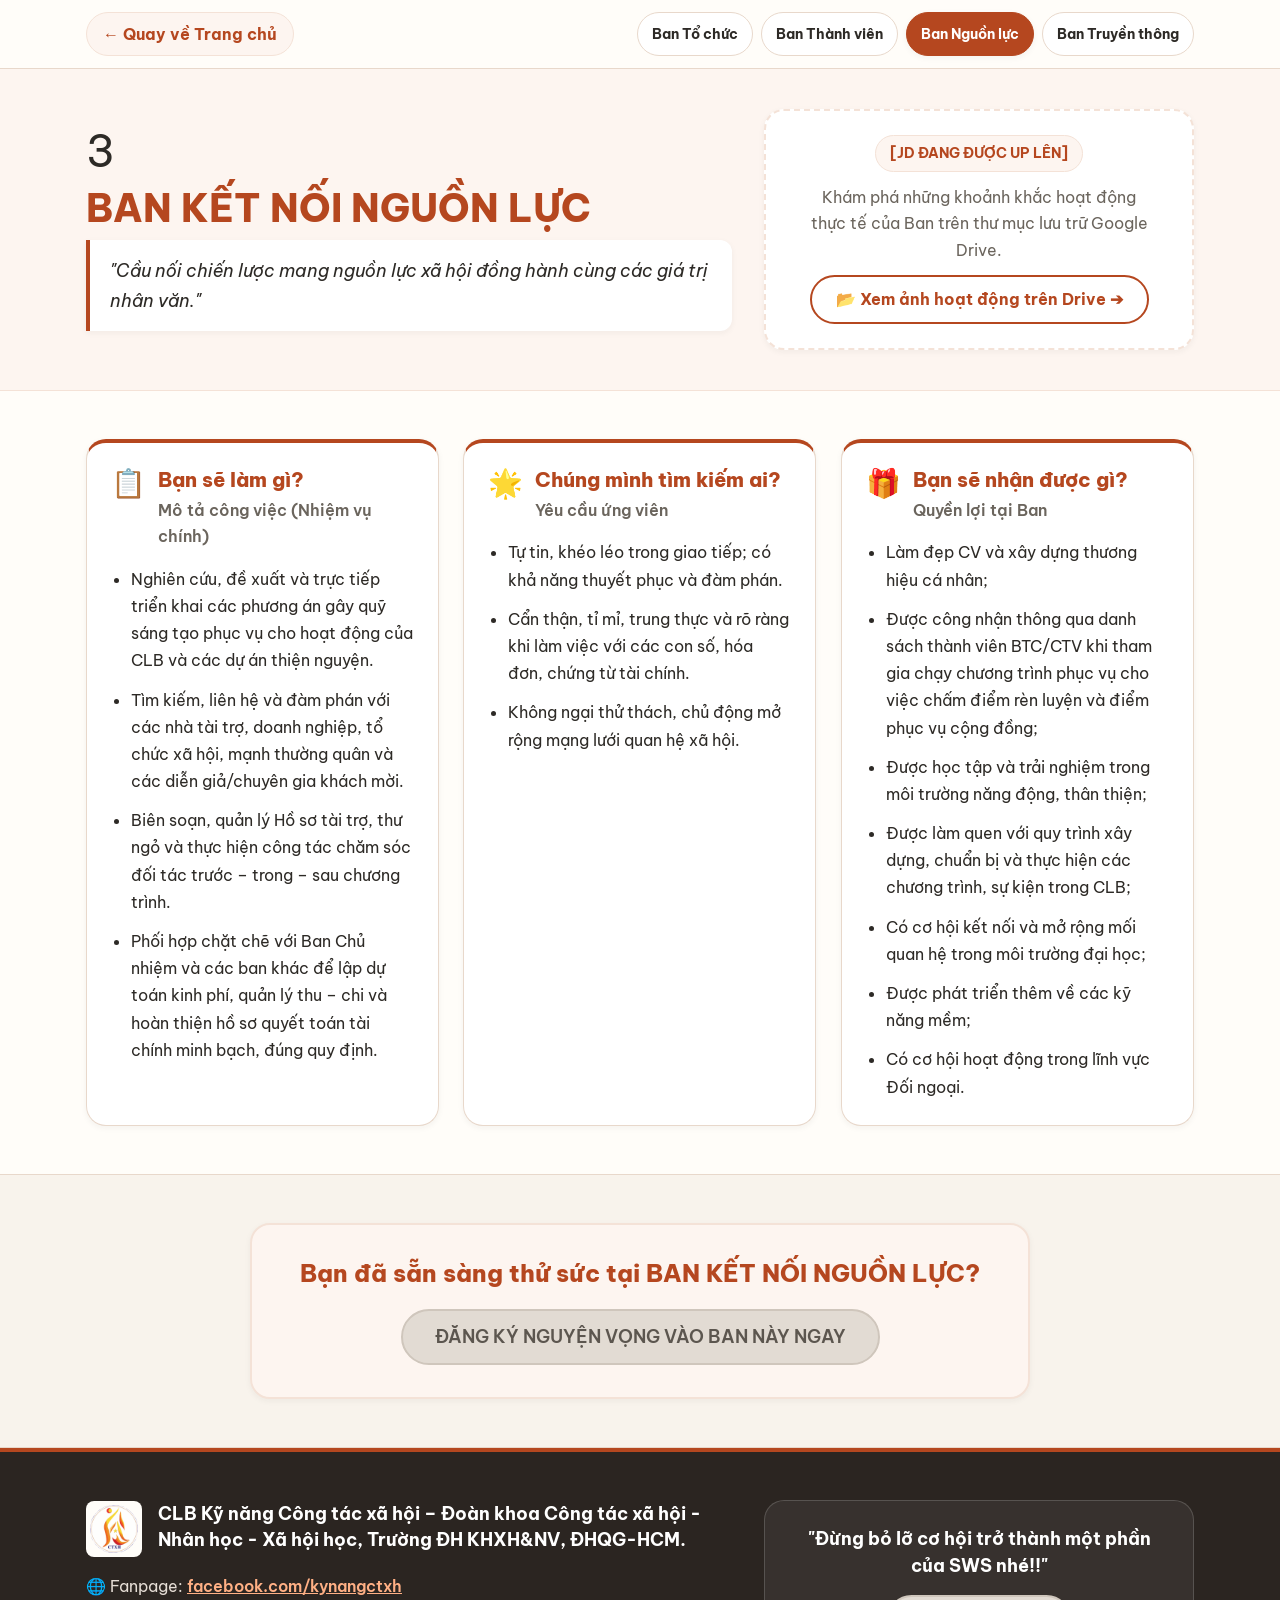
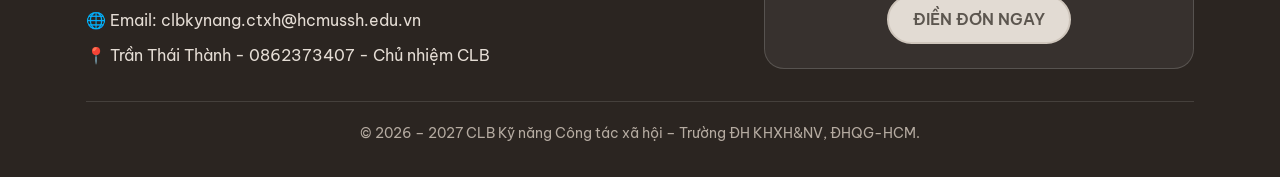
==== commit 9fce93b3: "Add files via upload" ====
--- a/ban/ket-noi-nguon-luc.html
+++ b/ban/ket-noi-nguon-luc.html
@@ -21,6 +21,24 @@
   <link rel="stylesheet" href="../css/style.css">
 </head>
 <body data-ban-id="ket-noi-nguon-luc">
+
+  <!-- ===================================================================
+       0. MÀN HÌNH CHỜ LOGO CLB (PRELOADER)
+       =================================================================== -->
+  <div id="preloader" class="preloader preloader--option-1" aria-hidden="true">
+    <div class="preloader-inner">
+      <div class="preloader-logo-box">
+        <span class="preloader-ripple preloader-ripple--1"></span>
+        <span class="preloader-ripple preloader-ripple--2"></span>
+        <span class="preloader-orbit"></span>
+        <img src="../assets/logo-clb.png" alt="Logo CLB Kĩ năng Công tác xã hội" class="preloader-logo">
+      </div>
+      <div class="preloader-text" id="preloader-text">CLB KĨ NĂNG CÔNG TÁC XÃ HỘI</div>
+      <div class="preloader-bar-track">
+        <div class="preloader-bar-fill"></div>
+      </div>
+    </div>
+  </div>
 
   <!-- ===================================================================
        1. THANH ĐIỀU HƯỚNG ĐẦU TRANG CON
--- a/css/style.css
+++ b/css/style.css
@@ -281,15 +281,24 @@
   align-items: center;
   gap: var(--space-3);
   font-weight: 800;
-  font-size: var(--font-size-md);
   color: var(--color-primary);
   min-height: 44px;
+  text-decoration: none;
+}
+
+.navbar-brand-name {
+  font-size: clamp(0.85rem, 3.2vw, 1.05rem);
+  font-weight: 800;
+  line-height: 1.25;
+  letter-spacing: 0.01em;
+  color: var(--color-primary);
 }
 
 .navbar-logo {
   height: 42px;
   width: auto;
   object-fit: contain;
+  flex-shrink: 0;
 }
 
 /* Menu trên máy tính: Mặc định ẩn trên điện thoại (mobile-first) */
@@ -590,84 +599,211 @@
 .about-col-right {
   display: flex;
   flex-direction: column;
-  gap: var(--space-6);
-}
-
-/* 3 ô biểu tượng Giá trị cốt lõi */
-.core-values-grid {
-  display: grid;
-  grid-template-columns: repeat(3, minmax(0, 1fr));
-  gap: var(--space-3);
-}
-
-.core-value-box {
+  height: 100%;
+}
+
+/* Khung trình chiếu ảnh hoạt động bên cạnh phần Giới thiệu CLB */
+.about-gallery-card {
   background-color: var(--color-bg-surface);
   border: 1px solid var(--color-border);
-  border-radius: var(--radius-md);
-  padding: var(--space-3) var(--space-2);
+  border-radius: var(--radius-lg);
+  overflow: hidden;
+  box-shadow: var(--shadow-md);
+  min-height: 280px;
+  height: 100%;
+  display: flex;
+  flex-direction: column;
+  position: relative;
+}
+
+.about-gallery-slider {
+  position: relative;
+  width: 100%;
+  height: 100%;
+  min-height: 280px;
+  flex: 1;
+  background-color: var(--color-primary-light);
+  overflow: hidden;
+}
+
+.about-gallery-stage {
+  position: relative;
+  width: 100%;
+  height: 100%;
+  min-height: 280px;
+}
+
+.about-gallery-slide {
+  position: absolute;
+  inset: 0;
+  width: 100%;
+  height: 100%;
+  object-fit: cover;
+  opacity: 0;
+  transition: opacity 0.45s ease;
+  pointer-events: none;
+}
+
+.about-gallery-slide.is-active {
+  opacity: 1;
+  pointer-events: auto;
+}
+
+/* Nút bấm chuyển ảnh Trước / Tiếp theo (cao & rộng >= 44px dễ bấm trên điện thoại) */
+.about-gallery-nav {
+  position: absolute;
+  top: 50%;
+  transform: translateY(-50%);
+  width: 44px;
+  height: 44px;
+  border-radius: var(--radius-full);
+  background-color: rgba(255, 253, 249, 0.9);
+  color: var(--color-primary);
+  border: 1px solid var(--color-border);
+  font-size: 1.5rem;
+  font-weight: 800;
+  line-height: 1;
+  display: inline-flex;
+  align-items: center;
+  justify-content: center;
+  cursor: pointer;
+  box-shadow: var(--shadow-sm);
+  transition: background-color 0.2s ease, color 0.2s ease;
+  z-index: 2;
+}
+
+.about-gallery-nav:hover,
+.about-gallery-nav:focus-visible {
+  background-color: var(--color-primary);
+  color: #FFFFFF;
+}
+
+.about-gallery-prev {
+  left: 12px;
+}
+
+.about-gallery-next {
+  right: 12px;
+}
+
+.about-gallery-dots {
+  position: absolute;
+  bottom: 12px;
+  left: 50%;
+  transform: translateX(-50%);
+  display: flex;
+  gap: 8px;
+  padding: 6px 12px;
+  border-radius: var(--radius-full);
+  background-color: rgba(45, 42, 38, 0.45);
+  z-index: 2;
+}
+
+.about-gallery-dot {
+  width: 8px;
+  height: 8px;
+  border-radius: var(--radius-full);
+  background-color: rgba(255, 255, 255, 0.55);
+  border: none;
+  padding: 0;
+  cursor: pointer;
+  transition: width 0.25s ease, background-color 0.25s ease;
+}
+
+.about-gallery-dot.is-active {
+  width: 22px;
+  background-color: #FFFFFF;
+}
+
+/* Khung giữ chỗ khi thư mục assets/gioi-thieu/ chưa có ảnh */
+.about-gallery-placeholder {
+  flex: 1;
+  min-height: 280px;
+  padding: var(--space-6);
+  background-color: var(--color-primary-light);
+  border: 2px dashed var(--color-primary-subtle);
+  border-radius: var(--radius-lg);
+  margin: var(--space-3);
   display: flex;
   flex-direction: column;
   align-items: center;
   justify-content: center;
   text-align: center;
-  gap: var(--space-2);
+  gap: var(--space-3);
+}
+
+.about-gallery-badge {
+  display: inline-block;
+  background-color: var(--color-bg-surface);
+  color: var(--color-primary);
+  font-weight: 700;
+  font-size: var(--font-size-sm);
+  padding: 6px 14px;
+  border-radius: var(--radius-full);
+  border: 1px solid var(--color-primary-subtle);
+}
+
+.about-gallery-hint {
+  font-size: var(--font-size-base);
+  color: var(--color-text-muted);
+  max-width: 380px;
+  line-height: 1.6;
+}
+
+.about-gallery-hint code {
+  background-color: var(--color-bg-surface);
+  color: var(--color-primary);
+  padding: 2px 6px;
+  border-radius: 4px;
+  font-weight: 600;
+}
+
+/* =====================================================================
+   7B. KHU VỰC PHƯƠNG CHÂM HOẠT ĐỘNG (4 Ô KHÔNG DÙNG ICON)
+   ===================================================================== */
+.motto-section {
+  border-bottom: 1px solid var(--color-border);
+}
+
+.motto-grid {
+  display: grid;
+  grid-template-columns: repeat(2, minmax(0, 1fr));
+  gap: var(--space-4);
+}
+
+.motto-card {
+  background-color: var(--color-bg-surface);
+  border: 1px solid var(--color-border);
+  border-top: 4px solid var(--color-primary);
+  border-radius: var(--radius-lg);
+  padding: var(--space-6) var(--space-4);
+  display: flex;
+  align-items: center;
+  justify-content: center;
+  text-align: center;
+  min-height: 96px;
   box-shadow: var(--shadow-sm);
-  transition: transform 0.2s ease, border-color 0.2s ease;
-}
-
-@media (min-width: 480px) {
-  .core-value-box {
-    flex-direction: row;
-    padding: var(--space-4) var(--space-3);
-  }
-}
-
-.core-value-box:hover {
-  transform: translateY(-2px);
+  transition: transform 0.25s ease, box-shadow 0.25s ease, border-color 0.25s ease;
+}
+
+.motto-card:hover {
+  transform: translateY(-4px);
+  box-shadow: var(--shadow-md);
   border-color: var(--color-primary);
 }
 
-.core-value-icon {
-  font-size: 1.5rem;
-  line-height: 1;
-  flex-shrink: 0;
-}
-
-.core-value-name {
-  font-size: var(--font-size-base);
-  font-weight: 700;
-  color: var(--color-primary);
-}
-
-/* Hộp thông tin nhanh (Highlight Box) */
-.highlight-box {
-  background-color: var(--color-primary-light);
-  border: 1px solid var(--color-primary-subtle);
-  border-radius: var(--radius-lg);
-  padding: var(--space-5) var(--space-6);
-  box-shadow: var(--shadow-sm);
-}
-
-.highlight-box-title {
-  font-size: var(--font-size-sm);
+.motto-text {
+  font-size: clamp(1.125rem, 2.2vw, var(--font-size-xl));
   font-weight: 800;
   color: var(--color-primary);
-  text-transform: uppercase;
-  letter-spacing: 0.05em;
-  margin-bottom: var(--space-3);
-}
-
-.highlight-list {
-  list-style: none;
-  display: flex;
-  flex-direction: column;
-  gap: var(--space-3);
-  font-size: var(--font-size-base);
-  color: var(--color-text-main);
-}
-
-.highlight-list li {
-  line-height: 1.5;
+  letter-spacing: 0.02em;
+}
+
+@media (min-width: 768px) {
+  .motto-grid {
+    grid-template-columns: repeat(4, minmax(0, 1fr));
+    gap: var(--space-6);
+  }
 }
 
 /* =====================================================================
@@ -1546,4 +1682,204 @@
     transform: none !important;
     transition: none !important;
   }
-}
+  .preloader {
+    display: none !important;
+  }
+}
+
+/* =====================================================================
+   15. MÀN HÌNH CHỜ LOGO CLB (LOADING SCREEN / PRELOADER)
+   ===================================================================== */
+.preloader {
+  position: fixed;
+  inset: 0;
+  z-index: 99999;
+  display: flex;
+  align-items: center;
+  justify-content: center;
+  background-color: var(--color-bg-page, #FFFAF3);
+  transition:
+    opacity 0.48s cubic-bezier(0.22, 1, 0.36, 1),
+    visibility 0.48s cubic-bezier(0.22, 1, 0.36, 1),
+    transform 0.52s cubic-bezier(0.22, 1, 0.36, 1);
+}
+
+.preloader.is-hidden {
+  opacity: 0;
+  visibility: hidden;
+  pointer-events: none;
+}
+
+.preloader--option-1.is-hidden {
+  transform: scale(1.04);
+}
+
+.preloader--option-2.is-hidden {
+  transform: scale(0.96);
+}
+
+.preloader--option-3.is-hidden {
+  transform: translateY(-100%);
+}
+
+.preloader-inner {
+  display: flex;
+  flex-direction: column;
+  align-items: center;
+  gap: 16px;
+  text-align: center;
+  padding: 24px;
+}
+
+.preloader-logo-box {
+  position: relative;
+  width: 116px;
+  height: 116px;
+  display: flex;
+  align-items: center;
+  justify-content: center;
+}
+
+.preloader-logo {
+  width: 84px;
+  height: 84px;
+  object-fit: contain;
+  position: relative;
+  z-index: 2;
+  filter: drop-shadow(0 6px 16px rgba(230, 81, 0, 0.18));
+}
+
+/* --- OPTION 1: Nhịp thở & Sóng hào quang lan tỏa (Pulse & Glow Ripple) --- */
+.preloader--option-1 .preloader-logo {
+  animation: preloaderPulse 1.5s ease-in-out infinite;
+}
+
+.preloader--option-1 .preloader-ripple {
+  position: absolute;
+  inset: 12px;
+  border-radius: 50%;
+  border: 2px solid var(--color-primary, #FF8A00);
+  background: radial-gradient(
+    circle,
+    rgba(255, 138, 0, 0.2) 0%,
+    rgba(255, 138, 0, 0) 72%
+  );
+  opacity: 0;
+  pointer-events: none;
+}
+
+.preloader--option-1 .preloader-ripple--1 {
+  animation: preloaderRipple 1.7s cubic-bezier(0.16, 1, 0.3, 1) infinite;
+}
+
+.preloader--option-1 .preloader-ripple--2 {
+  animation: preloaderRipple 1.7s cubic-bezier(0.16, 1, 0.3, 1) 0.6s infinite;
+}
+
+.preloader--option-1 .preloader-orbit {
+  display: none;
+}
+
+/* --- OPTION 2: Quỹ đạo năng lượng & Vệt sáng quét (Orbit & Shimmer) --- */
+.preloader--option-2 .preloader-ripple {
+  display: none;
+}
+
+.preloader--option-2 .preloader-orbit {
+  position: absolute;
+  inset: 4px;
+  border-radius: 50%;
+  border: 3px solid rgba(255, 138, 0, 0.16);
+  border-top-color: var(--color-primary, #FF8A00);
+  border-right-color: #FFB347;
+  animation: preloaderSpin 0.95s linear infinite;
+}
+
+/* --- OPTION 3: Nhịp tim ấm áp & Kéo rèm sân khấu (Heartbeat & Curtain) --- */
+.preloader--option-3 .preloader-ripple,
+.preloader--option-3 .preloader-orbit {
+  display: none;
+}
+
+.preloader--option-3 .preloader-logo {
+  animation: preloaderHeartbeat 1.25s ease-in-out infinite;
+}
+
+/* Chữ chào mừng và thanh tiến trình mini dưới Logo */
+.preloader-text {
+  font-size: 0.92rem;
+  font-weight: 800;
+  letter-spacing: 0.05em;
+  color: var(--color-primary, #FF8A00);
+  text-transform: uppercase;
+  margin-top: 2px;
+}
+
+.preloader-bar-track {
+  width: 148px;
+  height: 4px;
+  background-color: rgba(255, 138, 0, 0.16);
+  border-radius: 999px;
+  overflow: hidden;
+}
+
+.preloader-bar-fill {
+  height: 100%;
+  width: 0%;
+  background: linear-gradient(90deg, var(--color-primary, #FF8A00), #FF6D3A);
+  border-radius: 999px;
+  animation: preloaderBarFill 1s cubic-bezier(0.22, 1, 0.36, 1) forwards;
+}
+
+@keyframes preloaderPulse {
+  0%, 100% {
+    transform: scale(1);
+  }
+  50% {
+    transform: scale(1.08);
+  }
+}
+
+@keyframes preloaderRipple {
+  0% {
+    transform: scale(0.85);
+    opacity: 0.85;
+  }
+  100% {
+    transform: scale(1.68);
+    opacity: 0;
+  }
+}
+
+@keyframes preloaderSpin {
+  to {
+    transform: rotate(360deg);
+  }
+}
+
+@keyframes preloaderHeartbeat {
+  0%, 100% {
+    transform: scale(1);
+  }
+  14% {
+    transform: scale(1.14);
+  }
+  28% {
+    transform: scale(1);
+  }
+  42% {
+    transform: scale(1.14);
+  }
+  70% {
+    transform: scale(1);
+  }
+}
+
+@keyframes preloaderBarFill {
+  0% {
+    width: 8%;
+  }
+  100% {
+    width: 100%;
+  }
+}
